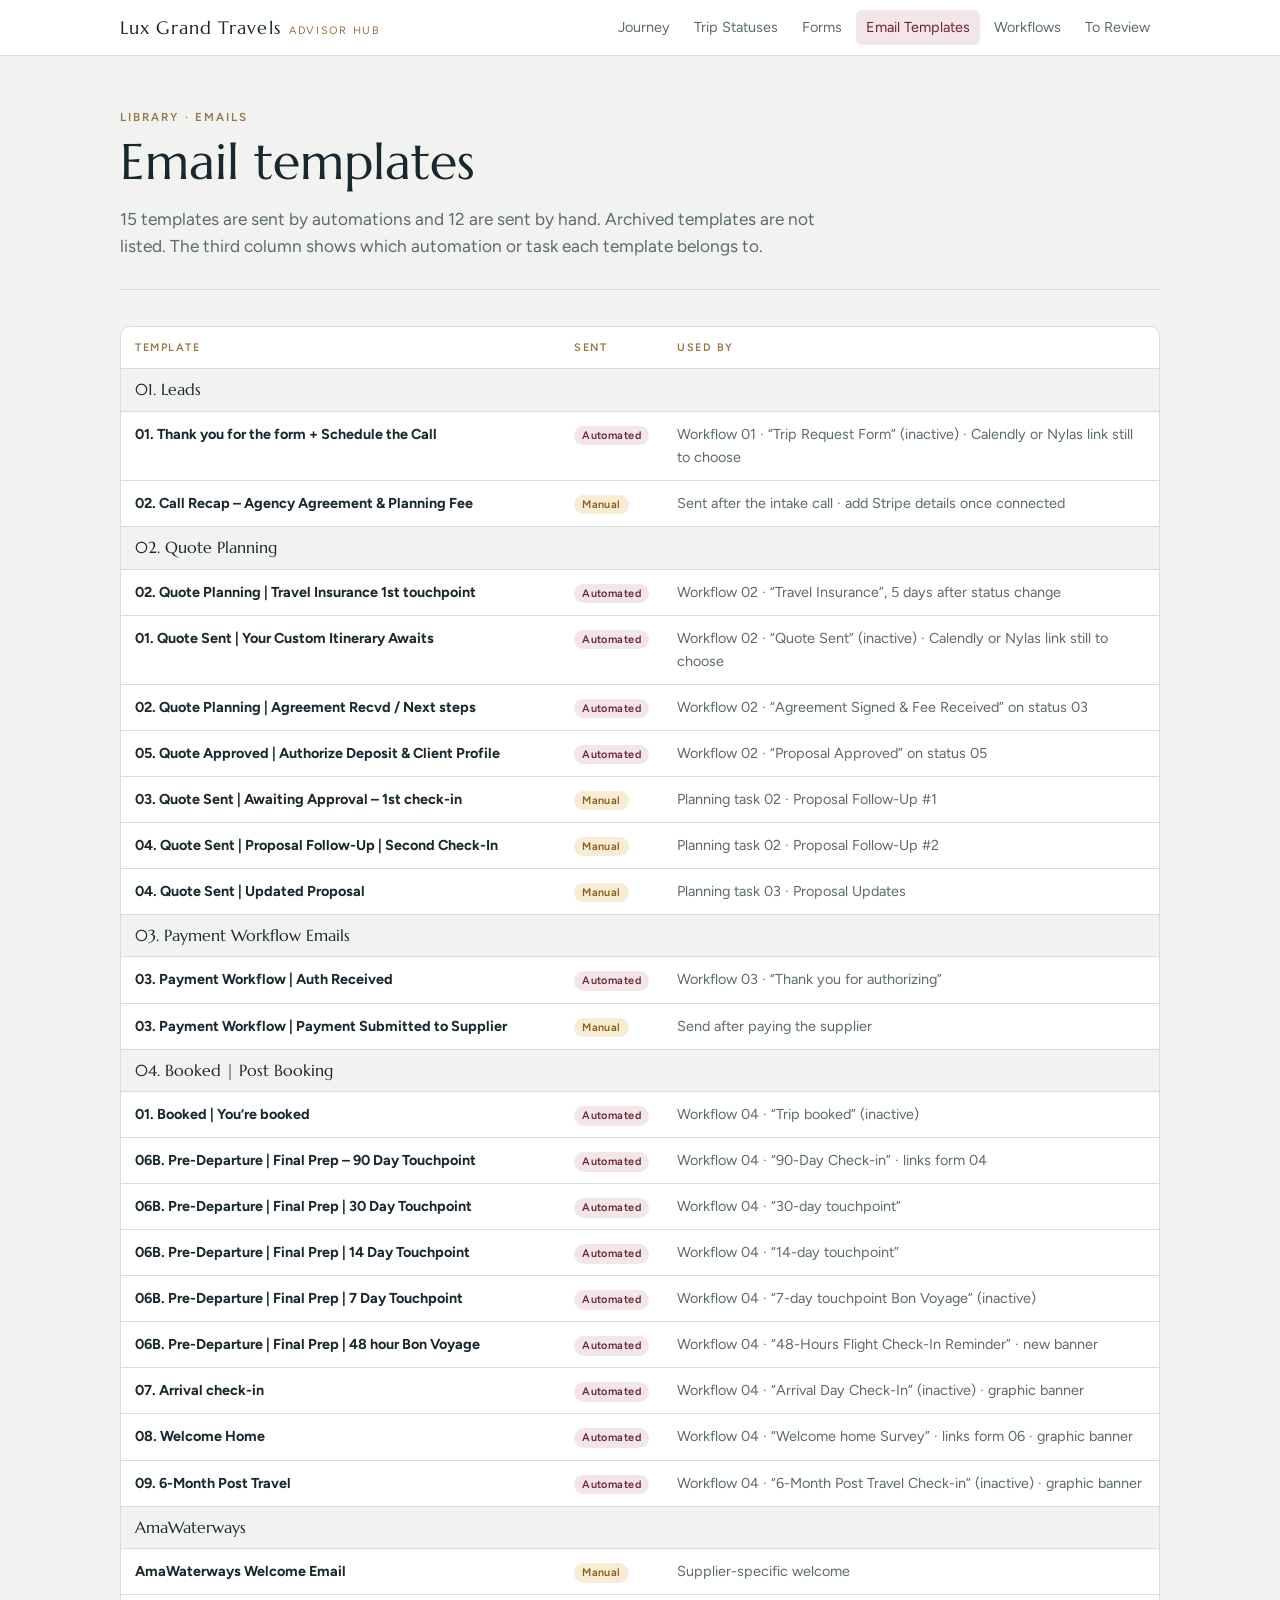
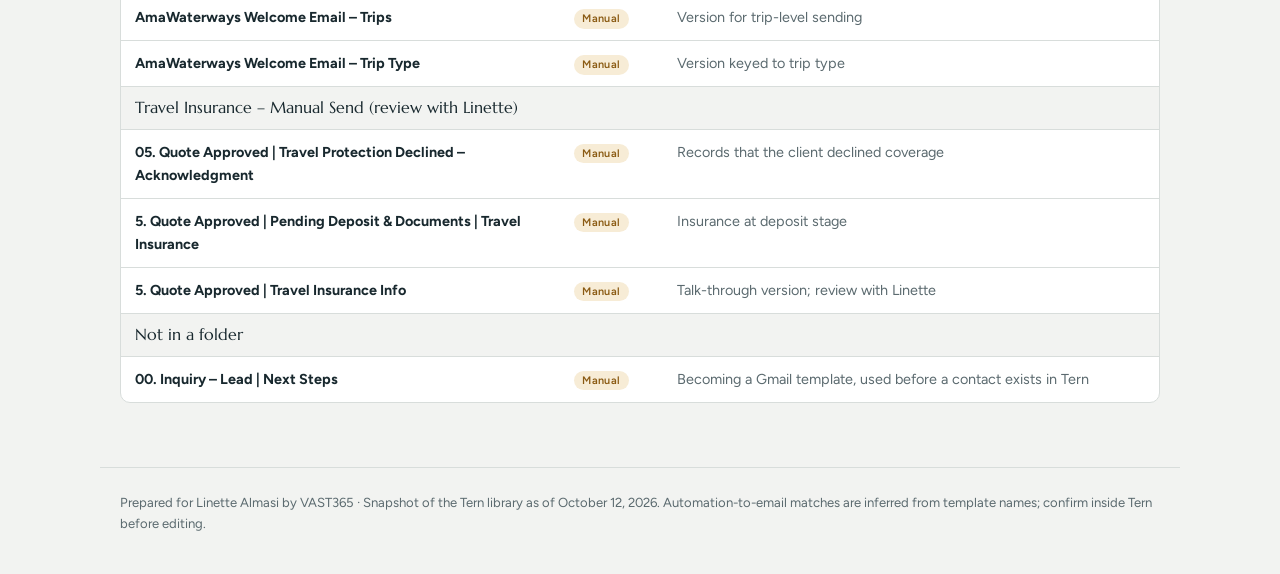
==== emails.html @ 2ddc4f7a "Add files via upload" ====
<!doctype html>
<html lang="en">
<head>
<meta charset="utf-8">
<meta name="viewport" content="width=device-width, initial-scale=1, viewport-fit=cover">
<title>Email Templates</title>
<link rel="preconnect" href="https://fonts.googleapis.com"><link rel="preconnect" href="https://fonts.gstatic.com" crossorigin><link rel="stylesheet" href="https://fonts.googleapis.com/css2?family=Figtree:ital,wght@0,400;0,500;0,600;1,400&family=IBM+Plex+Mono:wght@400;500&family=Marcellus&display=swap">
<link rel="stylesheet" href="styles.css">
</head>
<body>
<header class="topbar"><div class="in"><a class="brand" href="index.html">Lux Grand Travels<small>Advisor Hub</small></a><nav class="nav" aria-label="Hub pages"><a href="index.html">Journey</a><a href="statuses.html">Trip Statuses</a><a href="forms.html">Forms</a><a href="emails.html" aria-current="page">Email Templates</a><a href="workflows.html">Workflows</a><a href="review.html">To Review</a></nav></div></header>
<main>
<div class="hero"><div class="eyebrow">Library · Emails</div><h1>Email templates</h1><p class="lede">15 templates are sent by automations and 12 are sent by hand. Archived templates are not listed. The third column shows which automation or task each template belongs to.</p></div><div class="tbl-wrap"><table><thead><tr><th>Template</th><th>Sent</th><th>Used by</th></tr></thead><tbody><tr class="group"><td colspan="3">01. Leads</td></tr><tr><td><b>01. Thank you for the form + Schedule the Call</b></td><td><span class="pill auto">Automated</span></td><td class="muted">Workflow 01 · “Trip Request Form” (inactive) · Calendly or Nylas link still to choose</td></tr><tr><td><b>02. Call Recap – Agency Agreement &amp; Planning Fee</b></td><td><span class="pill man">Manual</span></td><td class="muted">Sent after the intake call · add Stripe details once connected</td></tr><tr class="group"><td colspan="3">02. Quote Planning</td></tr><tr><td><b>02. Quote Planning | Travel Insurance 1st touchpoint</b></td><td><span class="pill auto">Automated</span></td><td class="muted">Workflow 02 · “Travel Insurance”, 5 days after status change</td></tr><tr><td><b>01. Quote Sent | Your Custom Itinerary Awaits</b></td><td><span class="pill auto">Automated</span></td><td class="muted">Workflow 02 · “Quote Sent” (inactive) · Calendly or Nylas link still to choose</td></tr><tr><td><b>02. Quote Planning | Agreement Recvd / Next steps</b></td><td><span class="pill auto">Automated</span></td><td class="muted">Workflow 02 · “Agreement Signed &amp; Fee Received” on status 03</td></tr><tr><td><b>05. Quote Approved | Authorize Deposit &amp; Client Profile</b></td><td><span class="pill auto">Automated</span></td><td class="muted">Workflow 02 · “Proposal Approved” on status 05</td></tr><tr><td><b>03. Quote Sent | Awaiting Approval – 1st check-in</b></td><td><span class="pill man">Manual</span></td><td class="muted">Planning task 02 · Proposal Follow-Up #1</td></tr><tr><td><b>04. Quote Sent | Proposal Follow-Up | Second Check-In</b></td><td><span class="pill man">Manual</span></td><td class="muted">Planning task 02 · Proposal Follow-Up #2</td></tr><tr><td><b>04. Quote Sent | Updated Proposal</b></td><td><span class="pill man">Manual</span></td><td class="muted">Planning task 03 · Proposal Updates</td></tr><tr class="group"><td colspan="3">03. Payment Workflow Emails</td></tr><tr><td><b>03. Payment Workflow | Auth Received</b></td><td><span class="pill auto">Automated</span></td><td class="muted">Workflow 03 · “Thank you for authorizing”</td></tr><tr><td><b>03. Payment Workflow | Payment Submitted to Supplier</b></td><td><span class="pill man">Manual</span></td><td class="muted">Send after paying the supplier</td></tr><tr class="group"><td colspan="3">04. Booked | Post Booking</td></tr><tr><td><b>01. Booked | You’re booked</b></td><td><span class="pill auto">Automated</span></td><td class="muted">Workflow 04 · “Trip booked” (inactive)</td></tr><tr><td><b>06B. Pre-Departure | Final Prep – 90 Day Touchpoint</b></td><td><span class="pill auto">Automated</span></td><td class="muted">Workflow 04 · “90-Day Check-in” · links form 04</td></tr><tr><td><b>06B. Pre-Departure | Final Prep | 30 Day Touchpoint</b></td><td><span class="pill auto">Automated</span></td><td class="muted">Workflow 04 · “30-day touchpoint”</td></tr><tr><td><b>06B. Pre-Departure | Final Prep | 14 Day Touchpoint</b></td><td><span class="pill auto">Automated</span></td><td class="muted">Workflow 04 · “14-day touchpoint”</td></tr><tr><td><b>06B. Pre-Departure | Final Prep | 7 Day Touchpoint</b></td><td><span class="pill auto">Automated</span></td><td class="muted">Workflow 04 · “7-day touchpoint Bon Voyage” (inactive)</td></tr><tr><td><b>06B. Pre-Departure | Final Prep | 48 hour Bon Voyage</b></td><td><span class="pill auto">Automated</span></td><td class="muted">Workflow 04 · “48-Hours Flight Check-In Reminder” · new banner</td></tr><tr><td><b>07. Arrival check-in</b></td><td><span class="pill auto">Automated</span></td><td class="muted">Workflow 04 · “Arrival Day Check-In” (inactive) · graphic banner</td></tr><tr><td><b>08. Welcome Home</b></td><td><span class="pill auto">Automated</span></td><td class="muted">Workflow 04 · “Welcome home Survey” · links form 06 · graphic banner</td></tr><tr><td><b>09. 6-Month Post Travel</b></td><td><span class="pill auto">Automated</span></td><td class="muted">Workflow 04 · “6-Month Post Travel Check-in” (inactive) · graphic banner</td></tr><tr class="group"><td colspan="3">AmaWaterways</td></tr><tr><td><b>AmaWaterways Welcome Email</b></td><td><span class="pill man">Manual</span></td><td class="muted">Supplier-specific welcome</td></tr><tr><td><b>AmaWaterways Welcome Email – Trips</b></td><td><span class="pill man">Manual</span></td><td class="muted">Version for trip-level sending</td></tr><tr><td><b>AmaWaterways Welcome Email – Trip Type</b></td><td><span class="pill man">Manual</span></td><td class="muted">Version keyed to trip type</td></tr><tr class="group"><td colspan="3">Travel Insurance – Manual Send (review with Linette)</td></tr><tr><td><b>05. Quote Approved | Travel Protection Declined – Acknowledgment</b></td><td><span class="pill man">Manual</span></td><td class="muted">Records that the client declined coverage</td></tr><tr><td><b>5. Quote Approved | Pending Deposit &amp; Documents | Travel Insurance</b></td><td><span class="pill man">Manual</span></td><td class="muted">Insurance at deposit stage</td></tr><tr><td><b>5. Quote Approved | Travel Insurance Info</b></td><td><span class="pill man">Manual</span></td><td class="muted">Talk-through version; review with Linette</td></tr><tr class="group"><td colspan="3">Not in a folder</td></tr><tr><td><b>00. Inquiry – Lead | Next Steps</b></td><td><span class="pill man">Manual</span></td><td class="muted">Becoming a Gmail template, used before a contact exists in Tern</td></tr></tbody></table></div>
</main>
<footer>Prepared for Linette Almasi by VAST365 · Snapshot of the Tern library as of October 12, 2026. Automation-to-email matches are inferred from template names; confirm inside Tern before editing.</footer>
</body>
</html>
---- styles.css ----
/* Layout: one 1080px reading column, sticky top nav, acts stacked as chapters; day-offset rail ("T−90") is the signature device.
   Brand colors for Lux Grand Travels weren't readable from the site — swap these tokens once hex codes are confirmed. */
:root {
  --bg: #f2f3f1;          /* limestone */
  --surface: #ffffff;
  --ink: #18282e;         /* river-slate */
  --muted: #5b6a6f;
  --line: #d8dddb;
  --accent: #6d2335;      /* bordeaux */
  --accent-soft: #f3e6e9;
  --brass: #96753f;
  --ok: #2f6b4a;  --ok-bg: #e3f0e8;
  --off: #6b6f72; --off-bg: #eceeee;
  --warn: #8a5a12; --warn-bg: #f7ecd6;
  --display: "Marcellus", "Trajan Pro", Georgia, serif;
  --body: "Figtree", "Segoe UI", system-ui, sans-serif;
  --mono: "IBM Plex Mono", ui-monospace, Menlo, monospace;
}
@media (prefers-color-scheme: dark) {
  :root:not([data-theme="light"]) {
    --bg: #121a1d; --surface: #1a2428; --ink: #e7ecea; --muted: #9eabae; --line: #2c393e;
    --accent: #e09aab; --accent-soft: #3a2229; --brass: #cfae74;
    --ok: #8fd1a9; --ok-bg: #1e3328; --off: #a3a9ab; --off-bg: #252f33; --warn: #e8bf73; --warn-bg: #3a2e18;
    color-scheme: dark;
  }
}
:root[data-theme="dark"] {
  --bg: #121a1d; --surface: #1a2428; --ink: #e7ecea; --muted: #9eabae; --line: #2c393e;
  --accent: #e09aab; --accent-soft: #3a2229; --brass: #cfae74;
  --ok: #8fd1a9; --ok-bg: #1e3328; --off: #a3a9ab; --off-bg: #252f33; --warn: #e8bf73; --warn-bg: #3a2e18;
  color-scheme: dark;
}
* { box-sizing: border-box; }
html { -webkit-text-size-adjust: 100%; }
body { margin: 0; background: var(--bg); color: var(--ink); font: 15px/1.6 var(--body); }
a { color: var(--accent); text-underline-offset: 3px; }
a:focus-visible, summary:focus-visible { outline: 2px solid var(--brass); outline-offset: 3px; border-radius: 3px; }

.topbar { position: sticky; top: env(safe-area-inset-top, 0px); z-index: 10; background: var(--surface); border-bottom: 1px solid var(--line); }
.topbar .in { max-width: 1080px; margin: 0 auto; padding: 10px 20px; display: flex; flex-wrap: wrap; align-items: center; gap: 8px 24px; }
.brand { font-family: var(--display); font-size: 1.15rem; letter-spacing: .06em; color: var(--ink); text-decoration: none; white-space: nowrap; }
.brand small { font-family: var(--body); font-size: .68rem; letter-spacing: .16em; text-transform: uppercase; color: var(--brass); margin-left: 8px; }
.nav { display: flex; gap: 4px; overflow-x: auto; scrollbar-width: none; margin-left: auto; }
.nav a { padding: 6px 10px; border-radius: 6px; color: var(--muted); text-decoration: none; font-size: .9rem; white-space: nowrap; }
.nav a:hover { color: var(--ink); background: var(--bg); }
.nav a[aria-current="page"] { color: var(--accent); background: var(--accent-soft); }
@media (max-width: 640px) { .nav { margin-left: 0; width: 100%; } }

main { max-width: 1080px; margin: 0 auto; padding-inline: 20px; padding-block: 8px 64px; }
.hero { padding-block: 44px 28px; border-bottom: 1px solid var(--line); margin-bottom: 36px; }
.eyebrow { font-size: .72rem; letter-spacing: .18em; text-transform: uppercase; color: var(--brass); font-weight: 600; }
h1, h2, h3 { font-family: var(--display); font-weight: 400; text-wrap: balance; line-height: 1.15; margin: 0; }
h1 { font-size: clamp(2rem, 5vw, 3.1rem); margin-block: 8px 14px; }
h2 { font-size: clamp(1.5rem, 3vw, 2rem); }
h3 { font-size: 1.2rem; }
.lede { font-size: 1.08rem; color: var(--muted); max-width: 64ch; margin: 0; }
.quote { font-family: var(--display); font-size: 1.25rem; color: var(--accent); margin: 18px 0 0; }
p { max-width: 68ch; }
.muted { color: var(--muted); }
section { margin-block: 48px; }
.sec-head { display: flex; flex-wrap: wrap; align-items: baseline; justify-content: space-between; gap: 6px 16px; margin-bottom: 18px; }
.sec-head p { margin: 4px 0 0; color: var(--muted); }

/* page index cards */
.pages { display: grid; grid-template-columns: repeat(auto-fit, minmax(170px, 1fr)); gap: 12px; }
.pages a { display: grid; gap: 4px; padding: 16px 18px; background: var(--surface); border: 1px solid var(--line); border-radius: 10px; text-decoration: none; color: var(--ink); }
.pages a:hover { border-color: var(--accent); }
.pages b { font-family: var(--display); font-weight: 400; font-size: 1.15rem; }
.pages span { color: var(--muted); font-size: .88rem; }
.pages em { font-style: normal; font-family: var(--mono); font-size: .78rem; color: var(--brass); }

/* acts */
.act { display: grid; grid-template-columns: 200px minmax(0,1fr); gap: 28px; padding-block: 28px; border-top: 1px solid var(--line); }
.act-label .n { font-family: var(--mono); font-size: .75rem; color: var(--brass); letter-spacing: .1em; }
.act-label h2 { margin-block: 6px 8px; }
.act-label p { margin: 0; color: var(--muted); font-size: .9rem; font-style: italic; }
@media (max-width: 760px) { .act { grid-template-columns: 1fr; gap: 14px; } }
.stages { display: grid; gap: 14px; min-width: 0; }

.stage { background: var(--surface); border: 1px solid var(--line); border-radius: 10px; padding: 18px 20px; min-width: 0; }
.stage-top { display: flex; flex-wrap: wrap; gap: 6px 12px; align-items: baseline; margin-bottom: 8px; }
.code { font-family: var(--mono); font-size: .8rem; color: var(--accent); background: var(--accent-soft); padding: 2px 7px; border-radius: 4px; white-space: nowrap; }
.stage h3 { flex: 1 1 260px; }
.client { margin: 0 0 12px; color: var(--muted); }
.cols { display: grid; grid-template-columns: repeat(auto-fit, minmax(220px, 1fr)); gap: 12px 22px; }
.cols h4 { margin: 0 0 6px; font-size: .7rem; letter-spacing: .14em; text-transform: uppercase; color: var(--brass); font-weight: 600; }
.cols ul { margin: 0; padding: 0; list-style: none; display: grid; gap: 5px; font-size: .9rem; }
.cols li { display: flex; gap: 8px; align-items: baseline; flex-wrap: wrap; }

/* pills */
.pill { display: inline-block; font-size: .68rem; font-weight: 600; letter-spacing: .04em; padding: 1px 8px; border-radius: 999px; white-space: nowrap; line-height: 1.6; }
.pill.on { color: var(--ok); background: var(--ok-bg); }
.pill.off { color: var(--off); background: var(--off-bg); }
.pill.auto { color: var(--accent); background: var(--accent-soft); }
.pill.man { color: var(--warn); background: var(--warn-bg); }
.pill.type { color: var(--muted); background: var(--bg); border: 1px solid var(--line); font-weight: 500; }

/* day rail */
.rail { list-style: none; margin: 0; padding: 0; position: relative; }
.rail::before { content: ""; position: absolute; left: 76px; top: 8px; bottom: 8px; width: 1px; background: var(--line); }
.rail li { display: grid; grid-template-columns: 64px minmax(0,1fr); gap: 25px; padding-block: 7px; position: relative; }
.rail li::after { content: ""; position: absolute; left: 72px; top: 15px; width: 9px; height: 9px; border-radius: 50%; background: var(--surface); border: 2px solid var(--brass); }
.rail li.dep::after { background: var(--accent); border-color: var(--accent); }
.rail .t { font-family: var(--mono); font-size: .82rem; color: var(--accent); text-align: right; font-variant-numeric: tabular-nums; padding-top: 2px; }
.rail .what { display: flex; flex-wrap: wrap; gap: 4px 10px; align-items: baseline; }
.rail .what small { color: var(--muted); width: 100%; }

/* tables */
.tbl-wrap { overflow-x: auto; background: var(--surface); border: 1px solid var(--line); border-radius: 10px; }
table { border-collapse: collapse; width: 100%; font-size: .9rem; }
th { text-align: left; font-size: .68rem; letter-spacing: .14em; text-transform: uppercase; color: var(--brass); font-weight: 600; padding: 12px 14px; border-bottom: 1px solid var(--line); white-space: nowrap; }
td { padding: 11px 14px; border-bottom: 1px solid var(--line); vertical-align: top; }
tr:last-child td { border-bottom: 0; }
td.mono, .mono { font-family: var(--mono); font-size: .8rem; font-variant-numeric: tabular-nums; }
td .sub { display: block; color: var(--muted); font-size: .82rem; margin-top: 2px; }
tr.group td { background: var(--bg); font-family: var(--display); font-size: 1rem; color: var(--ink); padding-block: 8px; }

/* workflow blocks */
.wf { background: var(--surface); border: 1px solid var(--line); border-radius: 10px; padding: 22px; margin-block: 18px; }
.wf-head { display: flex; flex-wrap: wrap; justify-content: space-between; gap: 10px 20px; align-items: baseline; margin-bottom: 6px; }
.settings { display: flex; flex-wrap: wrap; gap: 6px 18px; font-size: .85rem; color: var(--muted); margin-block: 6px 16px; }
.settings b { color: var(--ink); font-weight: 600; }
.wf h4 { font-size: .7rem; letter-spacing: .14em; text-transform: uppercase; color: var(--brass); margin: 18px 0 8px; font-weight: 600; }
.wf .tbl-wrap { border-radius: 8px; }

/* review notes */
.notes { display: grid; gap: 10px; counter-reset: n; }
.note { display: grid; grid-template-columns: 30px minmax(0,1fr); gap: 12px; background: var(--surface); border: 1px solid var(--line); border-radius: 10px; padding: 14px 16px; }
.note::before { counter-increment: n; content: counter(n); font-family: var(--mono); font-size: .8rem; color: var(--accent); background: var(--accent-soft); border-radius: 50%; width: 26px; height: 26px; display: grid; place-items: center; }
.note b { display: block; }
.note p { margin: 2px 0 0; color: var(--muted); font-size: .9rem; }
.note .where { font-size: .78rem; color: var(--brass); }

.legend { display: flex; flex-wrap: wrap; gap: 8px 16px; font-size: .82rem; color: var(--muted); align-items: center; }
.callout { background: var(--accent-soft); border-radius: 10px; padding: 16px 20px; }
.callout p { margin: 4px 0 0; }
footer { max-width: 1080px; margin: 0 auto; padding-inline: 20px; padding-block: 24px 40px; border-top: 1px solid var(--line); color: var(--muted); font-size: .82rem; }
@media (prefers-reduced-motion: reduce) { * { transition: none !important; animation: none !important; } }
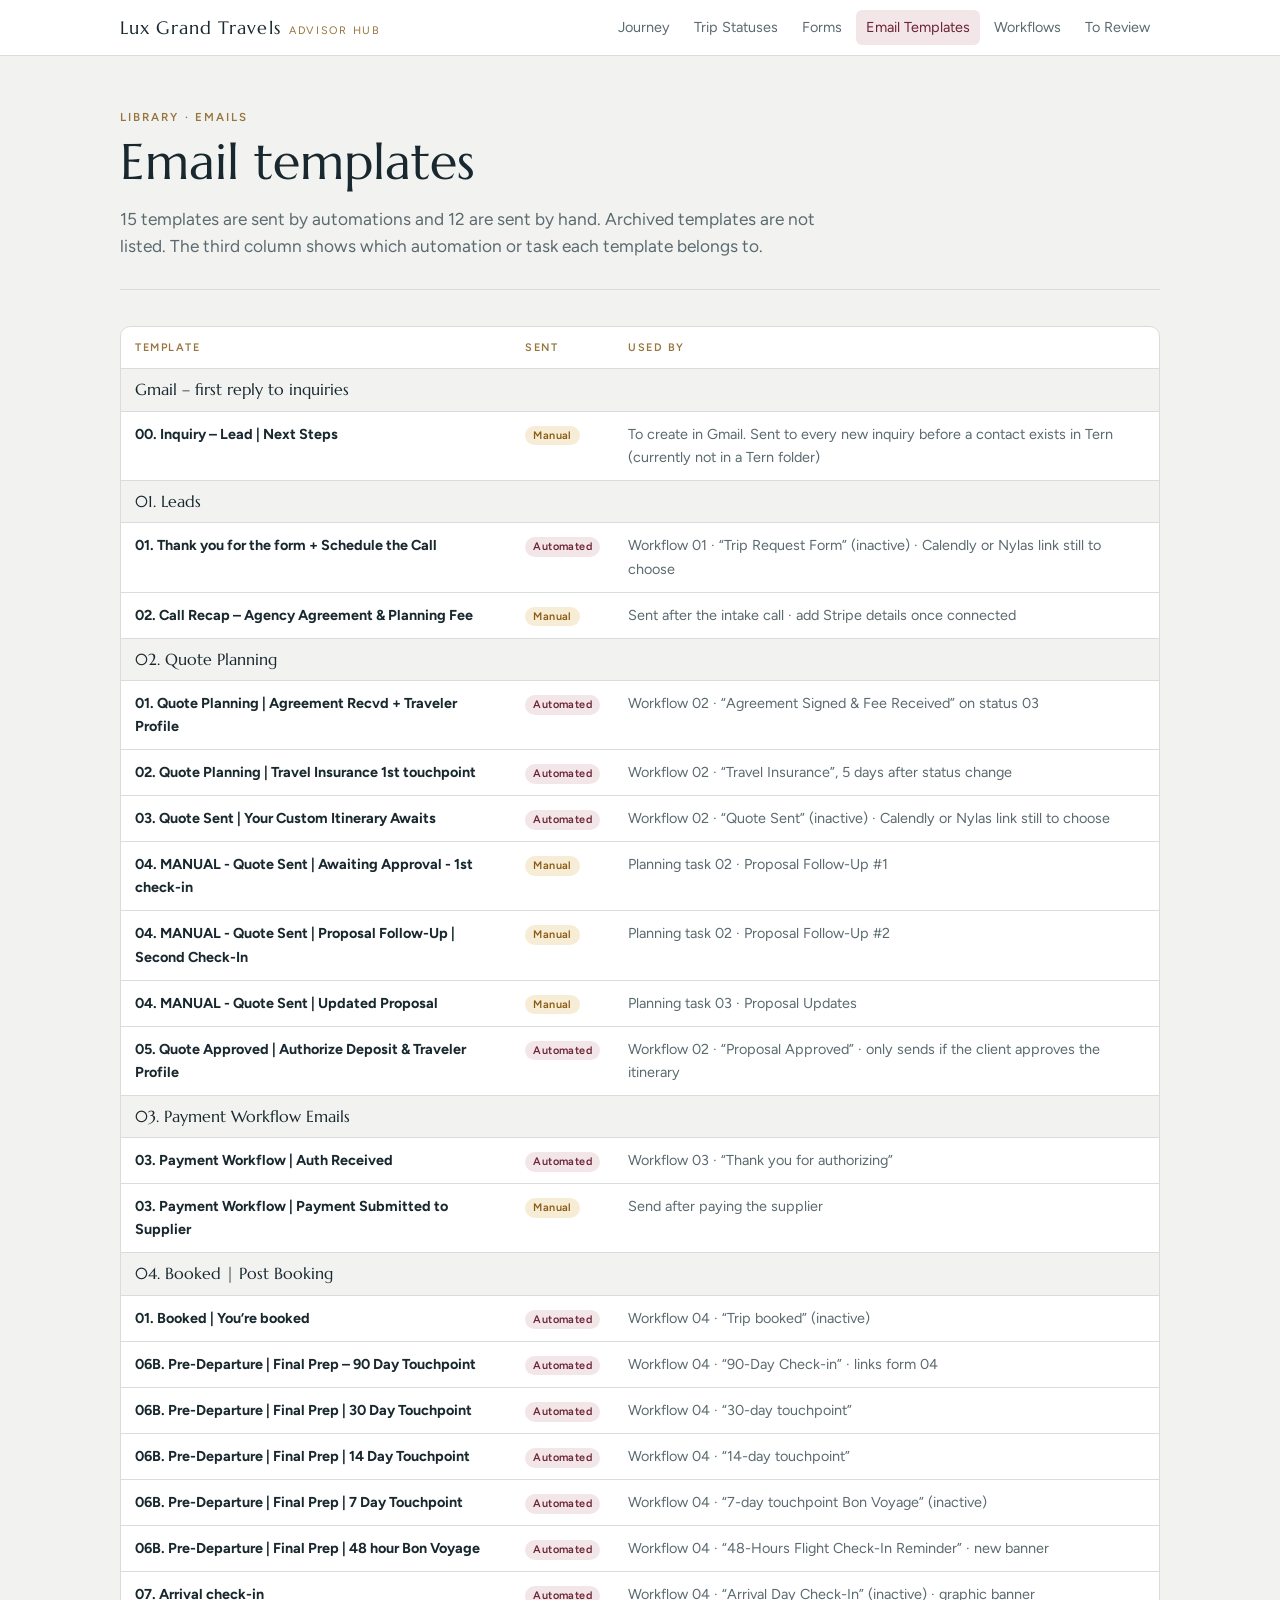
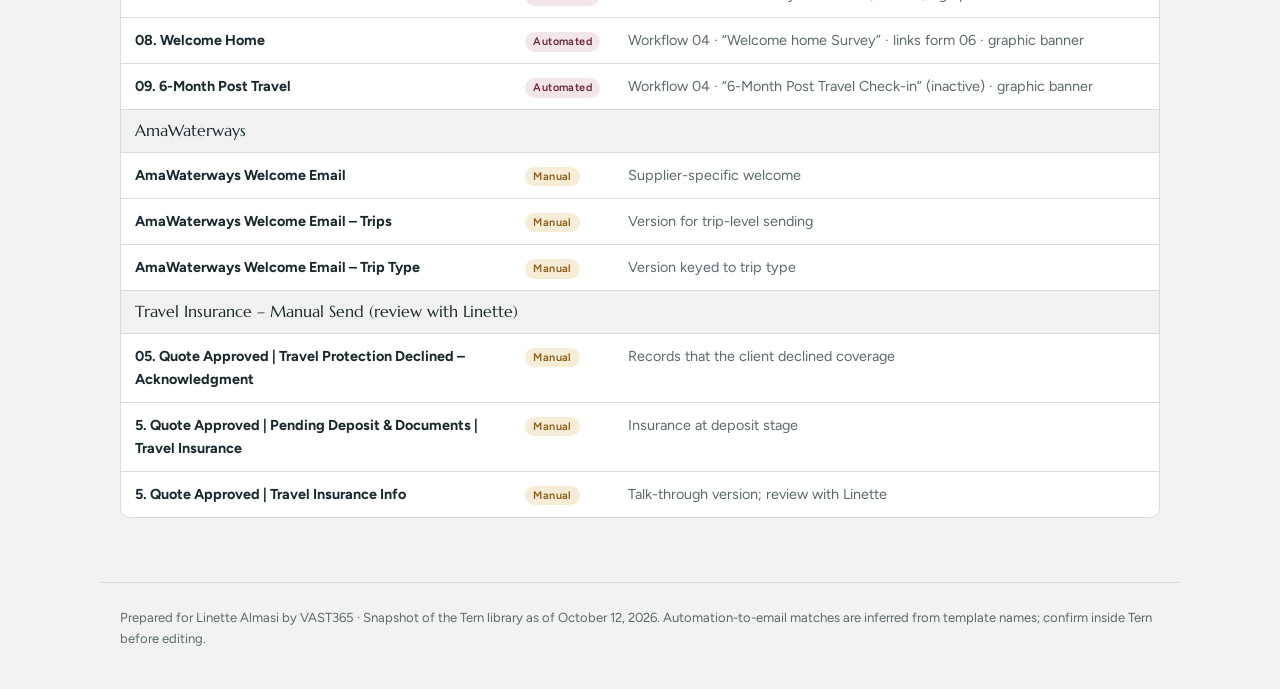
==== commit b77ad8bf: "Add files via upload updates" ====
--- a/emails.html
+++ b/emails.html
@@ -10,7 +10,7 @@
 <body>
 <header class="topbar"><div class="in"><a class="brand" href="index.html">Lux Grand Travels<small>Advisor Hub</small></a><nav class="nav" aria-label="Hub pages"><a href="index.html">Journey</a><a href="statuses.html">Trip Statuses</a><a href="forms.html">Forms</a><a href="emails.html" aria-current="page">Email Templates</a><a href="workflows.html">Workflows</a><a href="review.html">To Review</a></nav></div></header>
 <main>
-<div class="hero"><div class="eyebrow">Library · Emails</div><h1>Email templates</h1><p class="lede">15 templates are sent by automations and 12 are sent by hand. Archived templates are not listed. The third column shows which automation or task each template belongs to.</p></div><div class="tbl-wrap"><table><thead><tr><th>Template</th><th>Sent</th><th>Used by</th></tr></thead><tbody><tr class="group"><td colspan="3">01. Leads</td></tr><tr><td><b>01. Thank you for the form + Schedule the Call</b></td><td><span class="pill auto">Automated</span></td><td class="muted">Workflow 01 · “Trip Request Form” (inactive) · Calendly or Nylas link still to choose</td></tr><tr><td><b>02. Call Recap – Agency Agreement &amp; Planning Fee</b></td><td><span class="pill man">Manual</span></td><td class="muted">Sent after the intake call · add Stripe details once connected</td></tr><tr class="group"><td colspan="3">02. Quote Planning</td></tr><tr><td><b>02. Quote Planning | Travel Insurance 1st touchpoint</b></td><td><span class="pill auto">Automated</span></td><td class="muted">Workflow 02 · “Travel Insurance”, 5 days after status change</td></tr><tr><td><b>01. Quote Sent | Your Custom Itinerary Awaits</b></td><td><span class="pill auto">Automated</span></td><td class="muted">Workflow 02 · “Quote Sent” (inactive) · Calendly or Nylas link still to choose</td></tr><tr><td><b>02. Quote Planning | Agreement Recvd / Next steps</b></td><td><span class="pill auto">Automated</span></td><td class="muted">Workflow 02 · “Agreement Signed &amp; Fee Received” on status 03</td></tr><tr><td><b>05. Quote Approved | Authorize Deposit &amp; Client Profile</b></td><td><span class="pill auto">Automated</span></td><td class="muted">Workflow 02 · “Proposal Approved” on status 05</td></tr><tr><td><b>03. Quote Sent | Awaiting Approval – 1st check-in</b></td><td><span class="pill man">Manual</span></td><td class="muted">Planning task 02 · Proposal Follow-Up #1</td></tr><tr><td><b>04. Quote Sent | Proposal Follow-Up | Second Check-In</b></td><td><span class="pill man">Manual</span></td><td class="muted">Planning task 02 · Proposal Follow-Up #2</td></tr><tr><td><b>04. Quote Sent | Updated Proposal</b></td><td><span class="pill man">Manual</span></td><td class="muted">Planning task 03 · Proposal Updates</td></tr><tr class="group"><td colspan="3">03. Payment Workflow Emails</td></tr><tr><td><b>03. Payment Workflow | Auth Received</b></td><td><span class="pill auto">Automated</span></td><td class="muted">Workflow 03 · “Thank you for authorizing”</td></tr><tr><td><b>03. Payment Workflow | Payment Submitted to Supplier</b></td><td><span class="pill man">Manual</span></td><td class="muted">Send after paying the supplier</td></tr><tr class="group"><td colspan="3">04. Booked | Post Booking</td></tr><tr><td><b>01. Booked | You’re booked</b></td><td><span class="pill auto">Automated</span></td><td class="muted">Workflow 04 · “Trip booked” (inactive)</td></tr><tr><td><b>06B. Pre-Departure | Final Prep – 90 Day Touchpoint</b></td><td><span class="pill auto">Automated</span></td><td class="muted">Workflow 04 · “90-Day Check-in” · links form 04</td></tr><tr><td><b>06B. Pre-Departure | Final Prep | 30 Day Touchpoint</b></td><td><span class="pill auto">Automated</span></td><td class="muted">Workflow 04 · “30-day touchpoint”</td></tr><tr><td><b>06B. Pre-Departure | Final Prep | 14 Day Touchpoint</b></td><td><span class="pill auto">Automated</span></td><td class="muted">Workflow 04 · “14-day touchpoint”</td></tr><tr><td><b>06B. Pre-Departure | Final Prep | 7 Day Touchpoint</b></td><td><span class="pill auto">Automated</span></td><td class="muted">Workflow 04 · “7-day touchpoint Bon Voyage” (inactive)</td></tr><tr><td><b>06B. Pre-Departure | Final Prep | 48 hour Bon Voyage</b></td><td><span class="pill auto">Automated</span></td><td class="muted">Workflow 04 · “48-Hours Flight Check-In Reminder” · new banner</td></tr><tr><td><b>07. Arrival check-in</b></td><td><span class="pill auto">Automated</span></td><td class="muted">Workflow 04 · “Arrival Day Check-In” (inactive) · graphic banner</td></tr><tr><td><b>08. Welcome Home</b></td><td><span class="pill auto">Automated</span></td><td class="muted">Workflow 04 · “Welcome home Survey” · links form 06 · graphic banner</td></tr><tr><td><b>09. 6-Month Post Travel</b></td><td><span class="pill auto">Automated</span></td><td class="muted">Workflow 04 · “6-Month Post Travel Check-in” (inactive) · graphic banner</td></tr><tr class="group"><td colspan="3">AmaWaterways</td></tr><tr><td><b>AmaWaterways Welcome Email</b></td><td><span class="pill man">Manual</span></td><td class="muted">Supplier-specific welcome</td></tr><tr><td><b>AmaWaterways Welcome Email – Trips</b></td><td><span class="pill man">Manual</span></td><td class="muted">Version for trip-level sending</td></tr><tr><td><b>AmaWaterways Welcome Email – Trip Type</b></td><td><span class="pill man">Manual</span></td><td class="muted">Version keyed to trip type</td></tr><tr class="group"><td colspan="3">Travel Insurance – Manual Send (review with Linette)</td></tr><tr><td><b>05. Quote Approved | Travel Protection Declined – Acknowledgment</b></td><td><span class="pill man">Manual</span></td><td class="muted">Records that the client declined coverage</td></tr><tr><td><b>5. Quote Approved | Pending Deposit &amp; Documents | Travel Insurance</b></td><td><span class="pill man">Manual</span></td><td class="muted">Insurance at deposit stage</td></tr><tr><td><b>5. Quote Approved | Travel Insurance Info</b></td><td><span class="pill man">Manual</span></td><td class="muted">Talk-through version; review with Linette</td></tr><tr class="group"><td colspan="3">Not in a folder</td></tr><tr><td><b>00. Inquiry – Lead | Next Steps</b></td><td><span class="pill man">Manual</span></td><td class="muted">Becoming a Gmail template, used before a contact exists in Tern</td></tr></tbody></table></div>
+<div class="hero"><div class="eyebrow">Library · Emails</div><h1>Email templates</h1><p class="lede">15 templates are sent by automations and 12 are sent by hand. Archived templates are not listed. The third column shows which automation or task each template belongs to.</p></div><div class="tbl-wrap"><table><thead><tr><th>Template</th><th>Sent</th><th>Used by</th></tr></thead><tbody><tr class="group"><td colspan="3">Gmail – first reply to inquiries</td></tr><tr><td><b>00. Inquiry – Lead | Next Steps</b></td><td><span class="pill man">Manual</span></td><td class="muted">To create in Gmail. Sent to every new inquiry before a contact exists in Tern (currently not in a Tern folder)</td></tr><tr class="group"><td colspan="3">01. Leads</td></tr><tr><td><b>01. Thank you for the form + Schedule the Call</b></td><td><span class="pill auto">Automated</span></td><td class="muted">Workflow 01 · “Trip Request Form” (inactive) · Calendly or Nylas link still to choose</td></tr><tr><td><b>02. Call Recap – Agency Agreement &amp; Planning Fee</b></td><td><span class="pill man">Manual</span></td><td class="muted">Sent after the intake call · add Stripe details once connected</td></tr><tr class="group"><td colspan="3">02. Quote Planning</td></tr><tr><td><b>01. Quote Planning | Agreement Recvd + Traveler Profile</b></td><td><span class="pill auto">Automated</span></td><td class="muted">Workflow 02 · “Agreement Signed &amp; Fee Received” on status 03</td></tr><tr><td><b>02. Quote Planning | Travel Insurance 1st touchpoint</b></td><td><span class="pill auto">Automated</span></td><td class="muted">Workflow 02 · “Travel Insurance”, 5 days after status change</td></tr><tr><td><b>03. Quote Sent | Your Custom Itinerary Awaits</b></td><td><span class="pill auto">Automated</span></td><td class="muted">Workflow 02 · “Quote Sent” (inactive) · Calendly or Nylas link still to choose</td></tr><tr><td><b>04. MANUAL - Quote Sent | Awaiting Approval - 1st check-in</b></td><td><span class="pill man">Manual</span></td><td class="muted">Planning task 02 · Proposal Follow-Up #1</td></tr><tr><td><b>04. MANUAL - Quote Sent | Proposal Follow-Up | Second Check-In</b></td><td><span class="pill man">Manual</span></td><td class="muted">Planning task 02 · Proposal Follow-Up #2</td></tr><tr><td><b>04. MANUAL - Quote Sent | Updated Proposal</b></td><td><span class="pill man">Manual</span></td><td class="muted">Planning task 03 · Proposal Updates</td></tr><tr><td><b>05. Quote Approved | Authorize Deposit &amp; Traveler Profile</b></td><td><span class="pill auto">Automated</span></td><td class="muted">Workflow 02 · “Proposal Approved” · only sends if the client approves the itinerary</td></tr><tr class="group"><td colspan="3">03. Payment Workflow Emails</td></tr><tr><td><b>03. Payment Workflow | Auth Received</b></td><td><span class="pill auto">Automated</span></td><td class="muted">Workflow 03 · “Thank you for authorizing”</td></tr><tr><td><b>03. Payment Workflow | Payment Submitted to Supplier</b></td><td><span class="pill man">Manual</span></td><td class="muted">Send after paying the supplier</td></tr><tr class="group"><td colspan="3">04. Booked | Post Booking</td></tr><tr><td><b>01. Booked | You’re booked</b></td><td><span class="pill auto">Automated</span></td><td class="muted">Workflow 04 · “Trip booked” (inactive)</td></tr><tr><td><b>06B. Pre-Departure | Final Prep – 90 Day Touchpoint</b></td><td><span class="pill auto">Automated</span></td><td class="muted">Workflow 04 · “90-Day Check-in” · links form 04</td></tr><tr><td><b>06B. Pre-Departure | Final Prep | 30 Day Touchpoint</b></td><td><span class="pill auto">Automated</span></td><td class="muted">Workflow 04 · “30-day touchpoint”</td></tr><tr><td><b>06B. Pre-Departure | Final Prep | 14 Day Touchpoint</b></td><td><span class="pill auto">Automated</span></td><td class="muted">Workflow 04 · “14-day touchpoint”</td></tr><tr><td><b>06B. Pre-Departure | Final Prep | 7 Day Touchpoint</b></td><td><span class="pill auto">Automated</span></td><td class="muted">Workflow 04 · “7-day touchpoint Bon Voyage” (inactive)</td></tr><tr><td><b>06B. Pre-Departure | Final Prep | 48 hour Bon Voyage</b></td><td><span class="pill auto">Automated</span></td><td class="muted">Workflow 04 · “48-Hours Flight Check-In Reminder” · new banner</td></tr><tr><td><b>07. Arrival check-in</b></td><td><span class="pill auto">Automated</span></td><td class="muted">Workflow 04 · “Arrival Day Check-In” (inactive) · graphic banner</td></tr><tr><td><b>08. Welcome Home</b></td><td><span class="pill auto">Automated</span></td><td class="muted">Workflow 04 · “Welcome home Survey” · links form 06 · graphic banner</td></tr><tr><td><b>09. 6-Month Post Travel</b></td><td><span class="pill auto">Automated</span></td><td class="muted">Workflow 04 · “6-Month Post Travel Check-in” (inactive) · graphic banner</td></tr><tr class="group"><td colspan="3">AmaWaterways</td></tr><tr><td><b>AmaWaterways Welcome Email</b></td><td><span class="pill man">Manual</span></td><td class="muted">Supplier-specific welcome</td></tr><tr><td><b>AmaWaterways Welcome Email – Trips</b></td><td><span class="pill man">Manual</span></td><td class="muted">Version for trip-level sending</td></tr><tr><td><b>AmaWaterways Welcome Email – Trip Type</b></td><td><span class="pill man">Manual</span></td><td class="muted">Version keyed to trip type</td></tr><tr class="group"><td colspan="3">Travel Insurance – Manual Send (review with Linette)</td></tr><tr><td><b>05. Quote Approved | Travel Protection Declined – Acknowledgment</b></td><td><span class="pill man">Manual</span></td><td class="muted">Records that the client declined coverage</td></tr><tr><td><b>5. Quote Approved | Pending Deposit &amp; Documents | Travel Insurance</b></td><td><span class="pill man">Manual</span></td><td class="muted">Insurance at deposit stage</td></tr><tr><td><b>5. Quote Approved | Travel Insurance Info</b></td><td><span class="pill man">Manual</span></td><td class="muted">Talk-through version; review with Linette</td></tr></tbody></table></div>
 </main>
 <footer>Prepared for Linette Almasi by VAST365 · Snapshot of the Tern library as of October 12, 2026. Automation-to-email matches are inferred from template names; confirm inside Tern before editing.</footer>
 </body>
